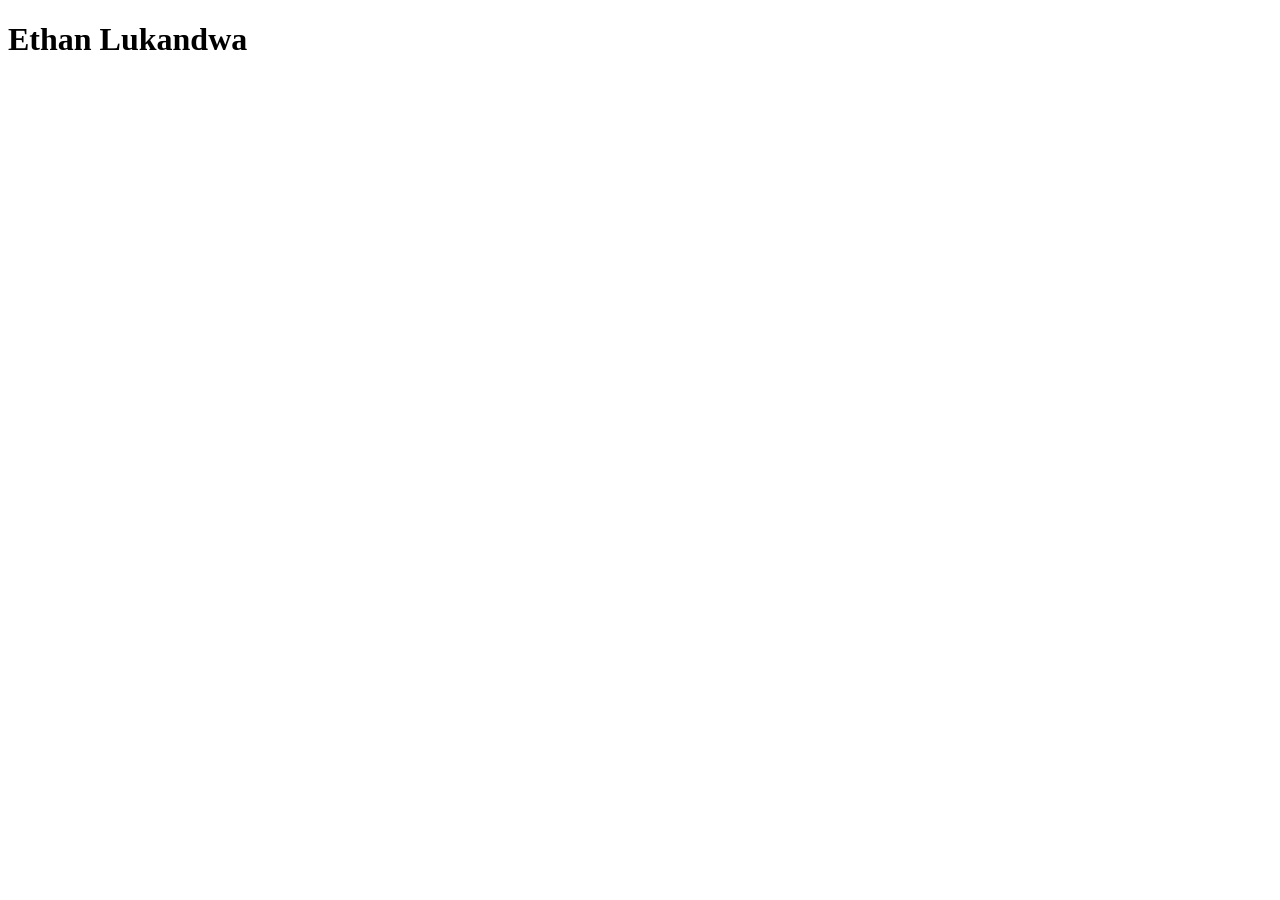
==== index.html @ e46dd699 "My name" ====
<!DOCTYPE html>
<html lang="en">
  <head>
    <meta charset="UTF-8">
    <meta name="viewport" content="width=device-width, initial-scale=1.0">
    <meta http-equiv="X-UA-Compatible" content="ie=edge">
    <title>My Website</title>
    <link rel="stylesheet" href="./style.css">
    <link rel="icon" href="./favicon.ico" type="image/x-icon">
  </head>
  <body>
    <main>
        <h1>Ethan Lukandwa</h1>  
    </main>
    <script src="index.js"></script>
  </body>
</html>
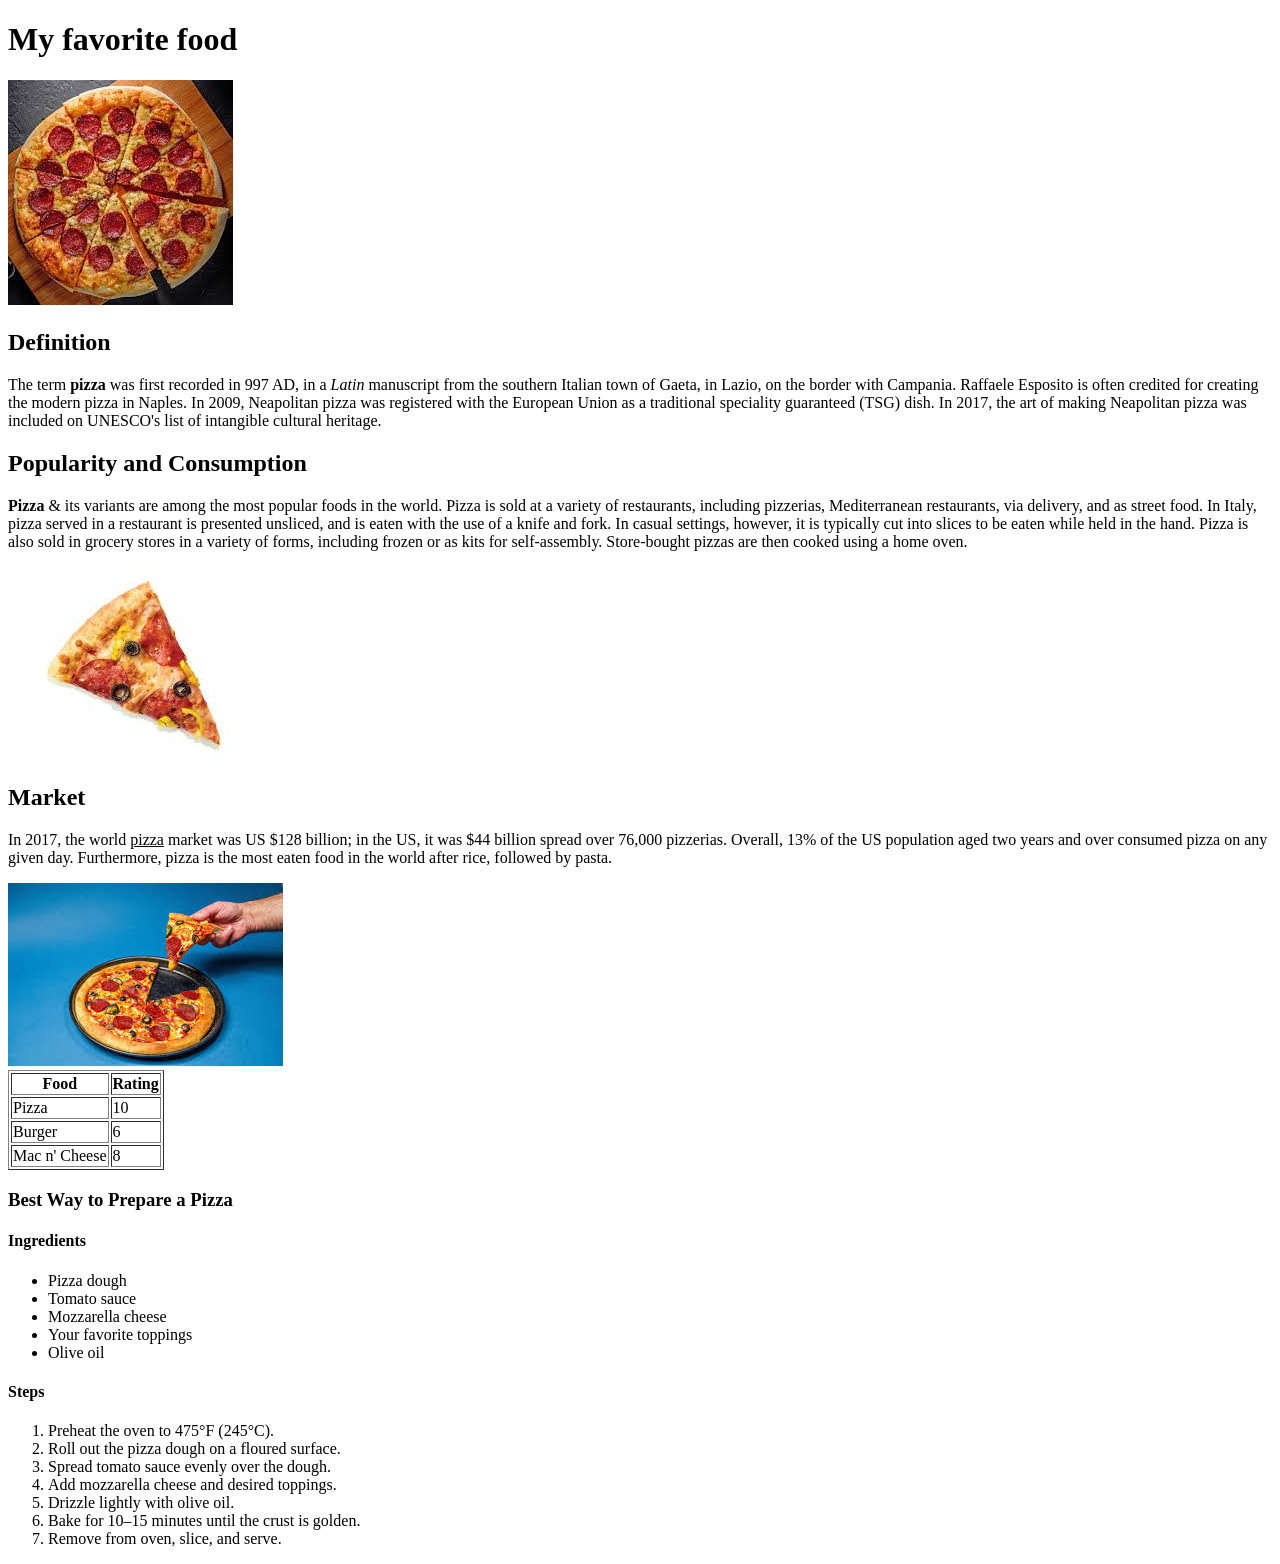
==== commit 923c1e12: "Feb 5 Thursday Class" ====
--- a/index.html
+++ b/index.html
@@ -10,7 +10,89 @@
   </head>
   <body>
     <main>
-        <h1>Ethan Lukandwa</h1>  
+        <h1>My favorite food</h1>  
+        <img src="images\download.jpg" alt="first pizza">
+
+        <h2>Definition</h2>
+        <p>The term <b>pizza</b> was first recorded in 997 AD, in a 
+          <i>Latin</i> manuscript from the southern Italian town of
+           Gaeta, in Lazio, on the border with Campania.
+            Raffaele Esposito is often credited for creating 
+            the modern pizza in Naples. In 2009,
+             Neapolitan pizza was registered with the European
+              Union as a traditional speciality guaranteed (TSG) 
+              dish. In 2017, the art of making Neapolitan pizza 
+              was included on UNESCO's list of intangible cultural
+               heritage.</p>
+
+        <h2>Popularity and Consumption</h2>
+
+        <p><b>Pizza</b> &amp; its variants are among the most popular foods
+           in the world. Pizza is sold at a variety of restaurants,
+            including pizzerias, Mediterranean restaurants, via delivery,
+             and as street food. In Italy, pizza served in a restaurant
+              is presented unsliced, and is eaten with the use of a
+               knife and fork. In casual settings, however, 
+               it is typically cut into slices to be eaten while held
+                in the hand. Pizza is also sold in grocery stores in
+                 a variety of forms, including frozen or as kits for
+                  self-assembly. Store-bought pizzas are then cooked
+                   using a home oven.</p>
+
+        <img src="images\singular pizza.jpg" alt="third second pizza">
+
+
+        <h2>Market</h2>
+        <p>In 2017, the world <u>pizza</u> market was US $128 billion; in the US,
+           it was $44 billion spread over 76,000 pizzerias. Overall, 
+           13% of the US population aged two years and over consumed pizza
+            on any given day. Furthermore, pizza is the most eaten
+             food in the world after rice, followed by pasta.</p>
+
+        <img src="images\another pizza.jpg" alt="second pizza">
+
+        <table border="1">
+          <tr>
+            <th>Food</th>
+            <th>Rating</th>
+          </tr>
+          <tr>
+            <td>Pizza</td>
+            <td>10</td>
+          </tr>
+          <tr>
+            <td>Burger</td>
+            <td>6</td>
+          </tr>
+          <tr>
+            <td>Mac n' Cheese</td>
+            <td>8</td>
+          </tr>
+        </table>
+
+
+        <h3>Best Way to Prepare a Pizza</h3>
+
+        <h4>Ingredients</h4>
+        <ul>
+          <li>Pizza dough</li>
+          <li>Tomato sauce</li>
+          <li>Mozzarella cheese</li>
+          <li>Your favorite toppings</li>
+          <li>Olive oil</li>
+        </ul>
+
+        <h4>Steps</h4>
+        <ol>
+          <li>Preheat the oven to 475°F (245°C).</li>
+          <li>Roll out the pizza dough on a floured surface.</li>
+          <li>Spread tomato sauce evenly over the dough.</li>
+          <li>Add mozzarella cheese and desired toppings.</li>
+          <li>Drizzle lightly with olive oil.</li>
+          <li>Bake for 10–15 minutes until the crust is golden.</li>
+          <li>Remove from oven, slice, and serve.</li>
+        </ol>
+
     </main>
     <script src="index.js"></script>
   </body>
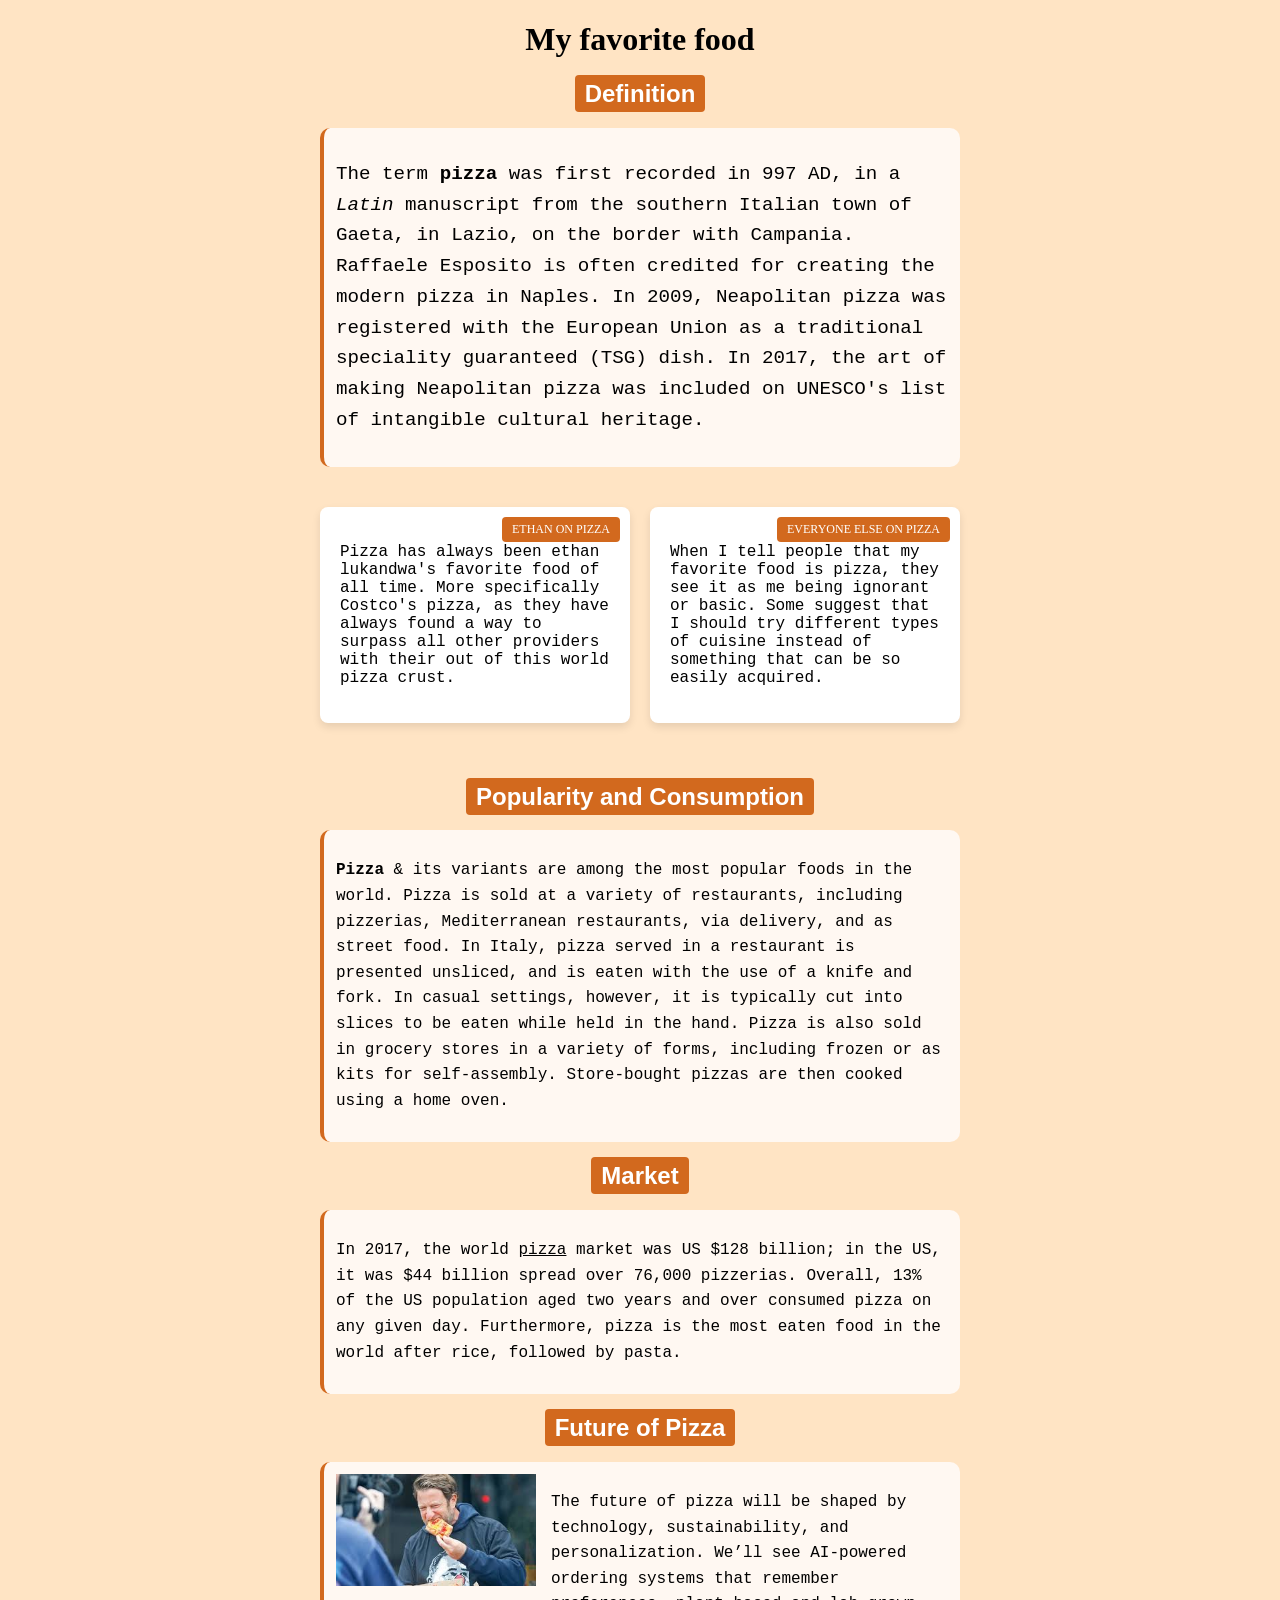
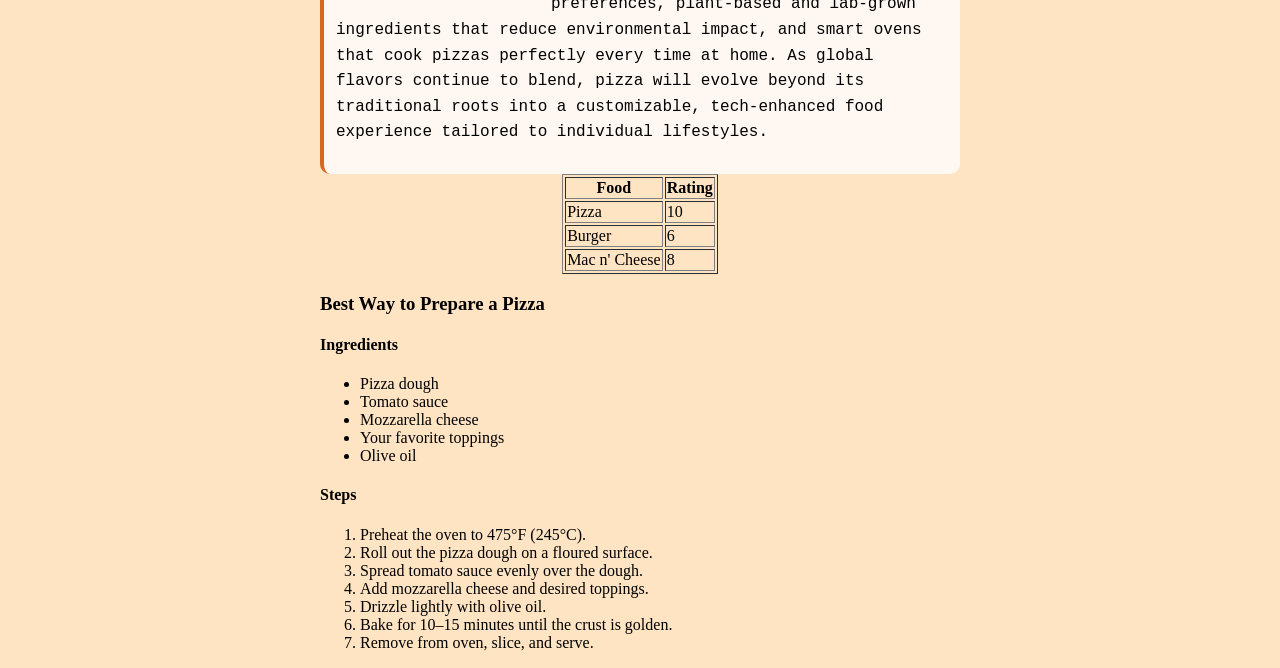
==== commit 03758271: "2/17 Class" ====
--- a/index.html
+++ b/index.html
@@ -6,52 +6,101 @@
     <meta http-equiv="X-UA-Compatible" content="ie=edge">
     <title>My Website</title>
     <link rel="stylesheet" href="./style.css">
-    <link rel="icon" href="./favicon.ico" type="image/x-icon">
+    <link rel="icon" href="favicon.ico" type="image/x-icon">
   </head>
   <body>
     <main>
-        <h1>My favorite food</h1>  
-        <img src="images\download.jpg" alt="first pizza">
+        <h1 class="my-title">My favorite food</h1>  
+        <!-- <img src="images\download.jpg" alt="first pizza">
+        <img src="images\another pizza.jpg" alt="second pizza">
+        <img src="images\singular pizza.jpg" alt="third second pizza"> -->
 
-        <h2>Definition</h2>
-        <p>The term <b>pizza</b> was first recorded in 997 AD, in a 
-          <i>Latin</i> manuscript from the southern Italian town of
-           Gaeta, in Lazio, on the border with Campania.
-            Raffaele Esposito is often credited for creating 
-            the modern pizza in Naples. In 2009,
-             Neapolitan pizza was registered with the European
-              Union as a traditional speciality guaranteed (TSG) 
-              dish. In 2017, the art of making Neapolitan pizza 
-              was included on UNESCO's list of intangible cultural
-               heritage.</p>
+      
+          <h2><span class="headings">Definition</span></h2>
+          <div class="my-paragraph">
+            <p id="definition-p">The term <b>pizza</b> was first recorded in 997 AD, in a 
+            <i>Latin</i> manuscript from the southern Italian town of
+            Gaeta, in Lazio, on the border with Campania.
+              Raffaele Esposito is often credited for creating 
+              the modern pizza in Naples. In 2009,
+              Neapolitan pizza was registered with the European
+                Union as a traditional speciality guaranteed (TSG) 
+                dish. In 2017, the art of making Neapolitan pizza 
+                was included on UNESCO's list of intangible cultural
+                heritage.</p>
+          </div>
 
-        <h2>Popularity and Consumption</h2>
+          <div class="card-container">
+            <div class="card">
+              <div class="badge">ETHAN ON PIZZA</div>
+              <p>
+                Pizza has always been ethan lukandwa's 
+                favorite food of all time. More specifically
+                Costco's pizza, as they have always found a way
+                to surpass all other providers with their out of this
+                world pizza crust.
+              </p>
+            </div>
+            <div class="card">
+              <div class="badge">EVERYONE ELSE ON PIZZA</div>
+              <p>
+                When I tell people that my favorite food is pizza, they
+                see it as me being ignorant or basic. Some suggest that 
+                I should try different types of cuisine instead of something
+                that can be so easily acquired.
+              </p>
+            </div>
+          </div>
+        
+        <h2><span class="headings">Popularity and Consumption</span></h2>
 
-        <p><b>Pizza</b> &amp; its variants are among the most popular foods
-           in the world. Pizza is sold at a variety of restaurants,
-            including pizzerias, Mediterranean restaurants, via delivery,
-             and as street food. In Italy, pizza served in a restaurant
-              is presented unsliced, and is eaten with the use of a
-               knife and fork. In casual settings, however, 
-               it is typically cut into slices to be eaten while held
-                in the hand. Pizza is also sold in grocery stores in
-                 a variety of forms, including frozen or as kits for
-                  self-assembly. Store-bought pizzas are then cooked
-                   using a home oven.</p>
+        <div class="my-paragraph">
+          <p><b>Pizza</b> &amp; its variants are among the most popular foods
+            in the world. Pizza is sold at a variety of restaurants,
+              including pizzerias, Mediterranean restaurants, via delivery,
+              and as street food. In Italy, pizza served in a restaurant
+                is presented unsliced, and is eaten with the use of a
+                knife and fork. In casual settings, however, 
+                it is typically cut into slices to be eaten while held
+                  in the hand. Pizza is also sold in grocery stores in
+                  a variety of forms, including frozen or as kits for
+                    self-assembly. Store-bought pizzas are then cooked
+                    using a home oven.</p>
+        </div>
 
-        <img src="images\singular pizza.jpg" alt="third second pizza">
+        
 
 
-        <h2>Market</h2>
-        <p>In 2017, the world <u>pizza</u> market was US $128 billion; in the US,
-           it was $44 billion spread over 76,000 pizzerias. Overall, 
-           13% of the US population aged two years and over consumed pizza
-            on any given day. Furthermore, pizza is the most eaten
-             food in the world after rice, followed by pasta.</p>
+        <h2><span class="headings">Market</span></h2>
+        <div class="my-paragraph">
+          <p>In 2017, the world <u>pizza</u> market was US $128 billion; in the US,
+            it was $44 billion spread over 76,000 pizzerias. Overall, 
+            13% of the US population aged two years and over consumed pizza
+              on any given day. Furthermore, pizza is the most eaten
+              food in the world after rice, followed by pasta.</p>
+        </div>
 
-        <img src="images\another pizza.jpg" alt="second pizza">
 
-        <table border="1">
+        <h2><span class="headings">Future of Pizza</span></h2>
+        <div class="my-paragraph">
+
+          <img src="images\portnoyPizza.jpg" alt="Portnoy eating pizza" class="eating-pizza">
+          <p>The future of pizza will be shaped by technology, 
+            sustainability, and personalization. We’ll see AI-powered
+             ordering systems that remember preferences, plant-based
+              and lab-grown ingredients that reduce environmental 
+              impact, and smart ovens that cook pizzas perfectly every
+               time at home. As global flavors continue to blend, 
+               pizza will evolve beyond its traditional roots into 
+               a customizable, tech-enhanced food experience tailored
+                to individual lifestyles.</p>
+        </div>
+
+
+
+        
+
+        <table border="1" class="my-table">
           <tr>
             <th>Food</th>
             <th>Rating</th>
--- a/style.css
+++ b/style.css
@@ -0,0 +1,96 @@
+:root {
+    --main-bg-color: bisque;
+    --accent-color: chocolate;
+    --main-border-color: black;
+
+    --main-radius: 10px;   /* NEW custom property */
+}
+
+.eating-pizza{
+    float: left;
+    width: 200px;
+    margin-right: 15px;
+    margin-bottom: 10px;
+}
+
+
+
+body {
+    background-color: var(--main-bg-color);
+    margin-left: 25%;
+    margin-right: 25%;
+
+}
+
+.card{
+    position: relative; 
+    width: 300px;
+    margin: 40px auto;
+    padding: 20px;
+    background: white;
+    border-radius: 8px;
+    box-shadow: 0 4px 8px rgba(0,0,0,0.1);
+    z-index: 1;
+
+}
+
+.card-container{
+    display: flex;
+    gap: 20px;
+    justify-content: center;
+
+}
+
+.badge{
+    position: absolute;
+    top: 10px;
+    right: 10px;
+    background: var(--accent-color);
+    color: white;
+    padding: 5px 10px;
+    font-size: 12px;
+    border-radius: 4px;
+    z-index: 2; 
+}
+
+img{
+    margin-right: 40px;
+}
+
+p {
+    font-family: 'Courier New', Courier, monospace;
+}
+
+h2 {
+    font-family: Arial, Helvetica, sans-serif;
+    text-align: center;
+}
+
+#definition-p{
+    font-size: larger;
+}
+
+.my-table{
+    margin: auto;
+}
+
+
+.headings{
+    background-color: var(--accent-color);
+    border-radius: 4px;
+    padding: 5px 10px;
+    color: white;
+}
+
+.my-title{
+    text-align: center;
+
+}
+
+.my-paragraph{
+    padding: 12px;
+    line-height: 1.6;
+    background-color: #fff8f2;
+    border-left: 4px solid var(--accent-color);
+    border-radius: var(--main-radius);
+}
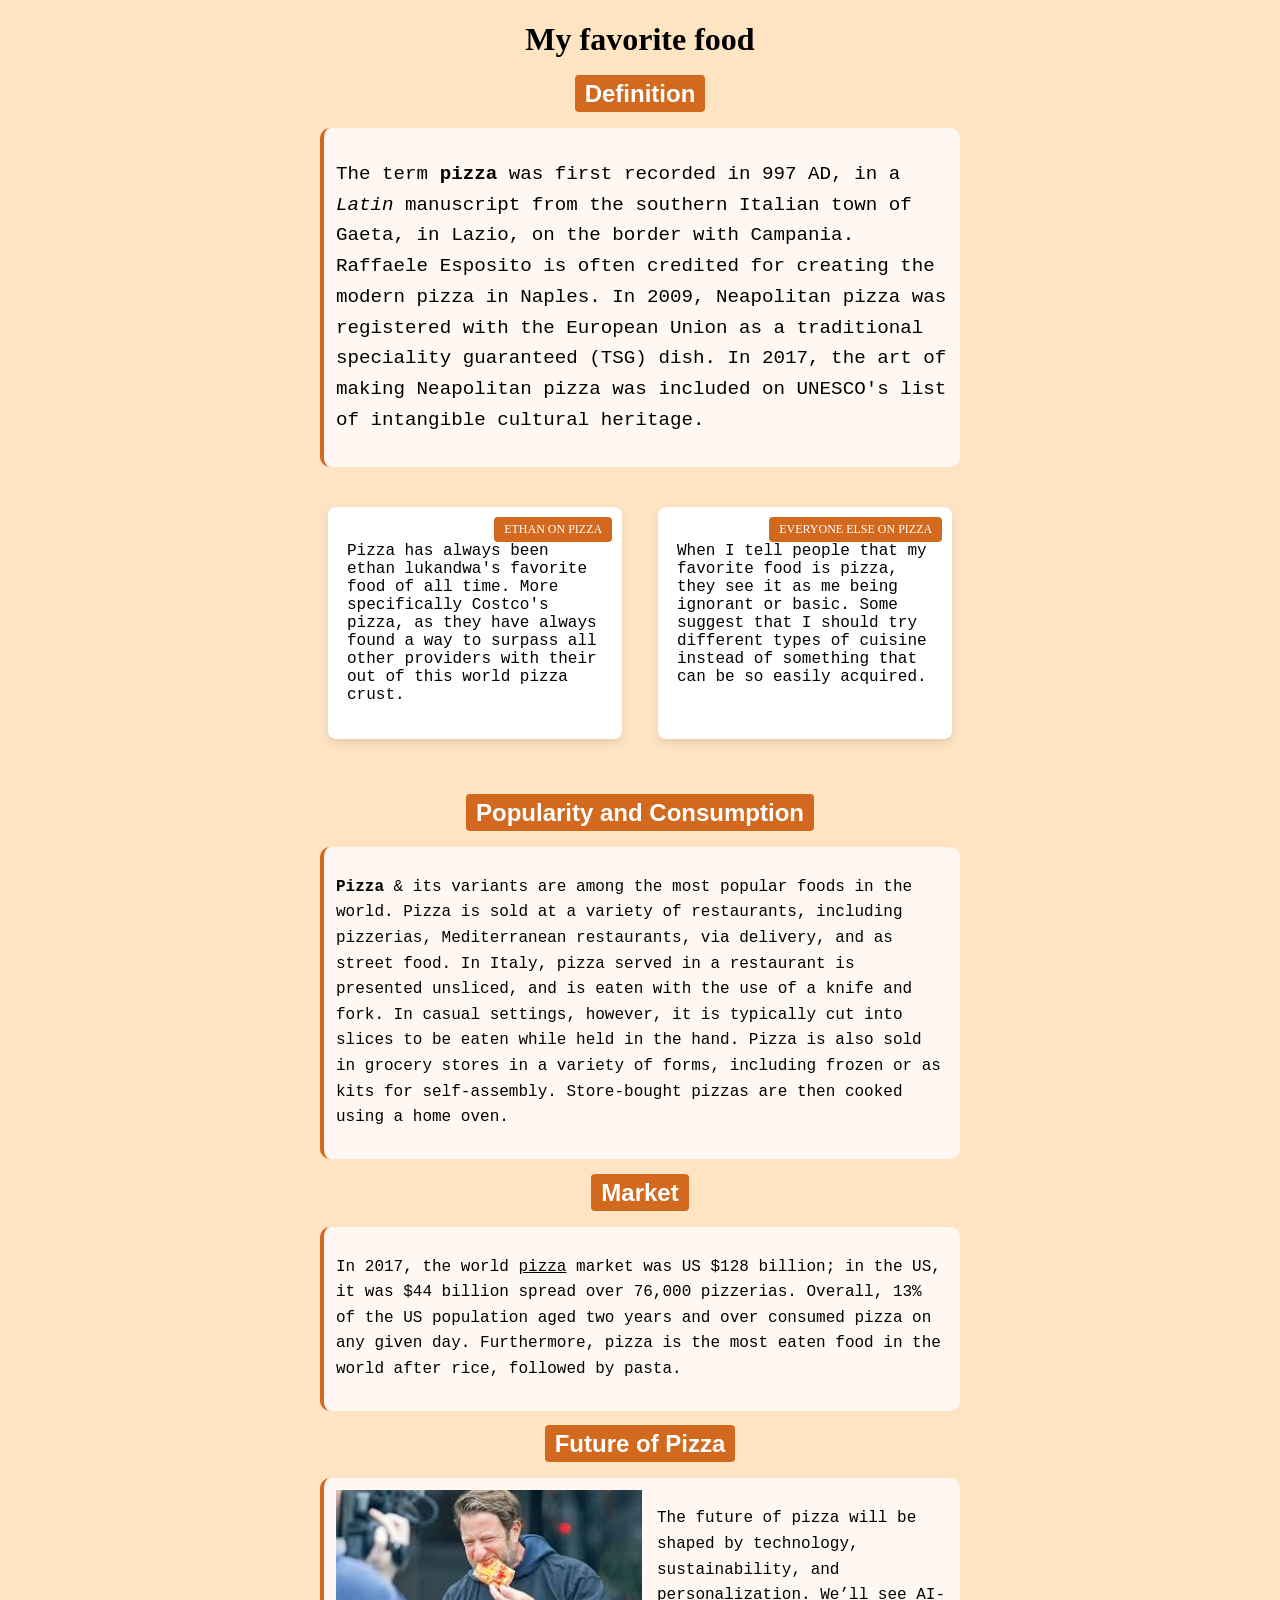
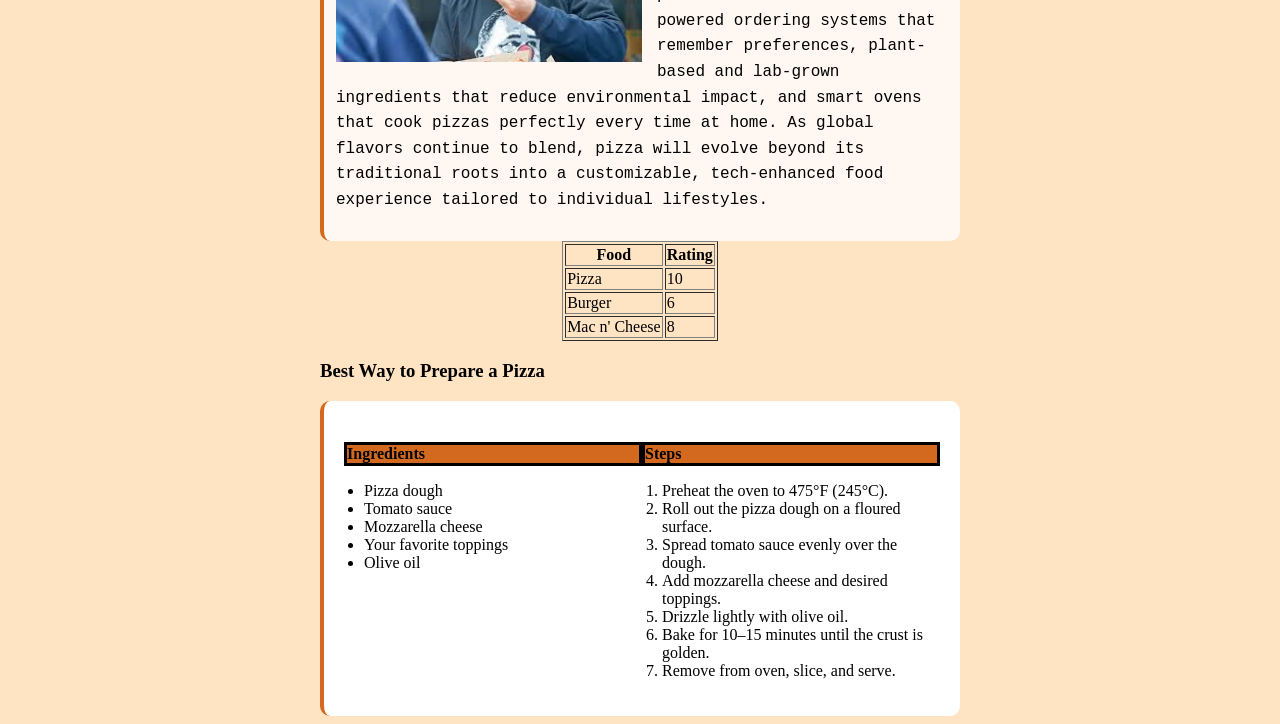
==== commit 59748d68: "Pushing everything to Git So far" ====
--- a/index.html
+++ b/index.html
@@ -121,26 +121,31 @@
 
 
         <h3>Best Way to Prepare a Pizza</h3>
+        <div class="pizza-grid">
+          <div>
+            <h4>Ingredients</h4>
+            <ul>
+              <li>Pizza dough</li>
+              <li>Tomato sauce</li>
+              <li>Mozzarella cheese</li>
+              <li>Your favorite toppings</li>
+              <li>Olive oil</li>
+            </ul>
+          </div>
 
-        <h4>Ingredients</h4>
-        <ul>
-          <li>Pizza dough</li>
-          <li>Tomato sauce</li>
-          <li>Mozzarella cheese</li>
-          <li>Your favorite toppings</li>
-          <li>Olive oil</li>
-        </ul>
-
-        <h4>Steps</h4>
-        <ol>
-          <li>Preheat the oven to 475°F (245°C).</li>
-          <li>Roll out the pizza dough on a floured surface.</li>
-          <li>Spread tomato sauce evenly over the dough.</li>
-          <li>Add mozzarella cheese and desired toppings.</li>
-          <li>Drizzle lightly with olive oil.</li>
-          <li>Bake for 10–15 minutes until the crust is golden.</li>
-          <li>Remove from oven, slice, and serve.</li>
-        </ol>
+          <div>
+            <h4>Steps</h4>
+            <ol>
+              <li>Preheat the oven to 475°F (245°C).</li>
+              <li>Roll out the pizza dough on a floured surface.</li>
+              <li>Spread tomato sauce evenly over the dough.</li>
+              <li>Add mozzarella cheese and desired toppings.</li>
+              <li>Drizzle lightly with olive oil.</li>
+              <li>Bake for 10–15 minutes until the crust is golden.</li>
+              <li>Remove from oven, slice, and serve.</li>
+            </ol>
+          </div>
+        </div>
 
     </main>
     <script src="index.js"></script>
--- a/style.css
+++ b/style.css
@@ -8,9 +8,9 @@
 
 .eating-pizza{
     float: left;
-    width: 200px;
+    width: 50%;
     margin-right: 15px;
-    margin-bottom: 10px;
+    margin-bottom: 5px;
 }
 
 
@@ -24,9 +24,9 @@
 
 .card{
     position: relative; 
-    width: 300px;
+    width: 40%;
     margin: 40px auto;
-    padding: 20px;
+    padding: 3%;
     background: white;
     border-radius: 8px;
     box-shadow: 0 4px 8px rgba(0,0,0,0.1);
@@ -50,8 +50,30 @@
     padding: 5px 10px;
     font-size: 12px;
     border-radius: 4px;
-    z-index: 2; 
+    z-index: 2;
 }
+
+.pizza-grid{
+    display: grid;
+    grid-template-columns: 1fr 1fr;
+    padding: 20px;
+    border-radius: 10px;
+    border-left: 4px solid var(--accent-color);
+    background-color: white;
+}
+
+.pizza-grid h4{
+    margin-bottom: 10px;
+    background-color: var(--accent-color);
+    gap: 20px;
+    border: solid black 3px;
+}
+
+.pizza-grid ul,
+.pizza-grid ol {
+    padding-left: 20px;
+}
+
 
 img{
     margin-right: 40px;
